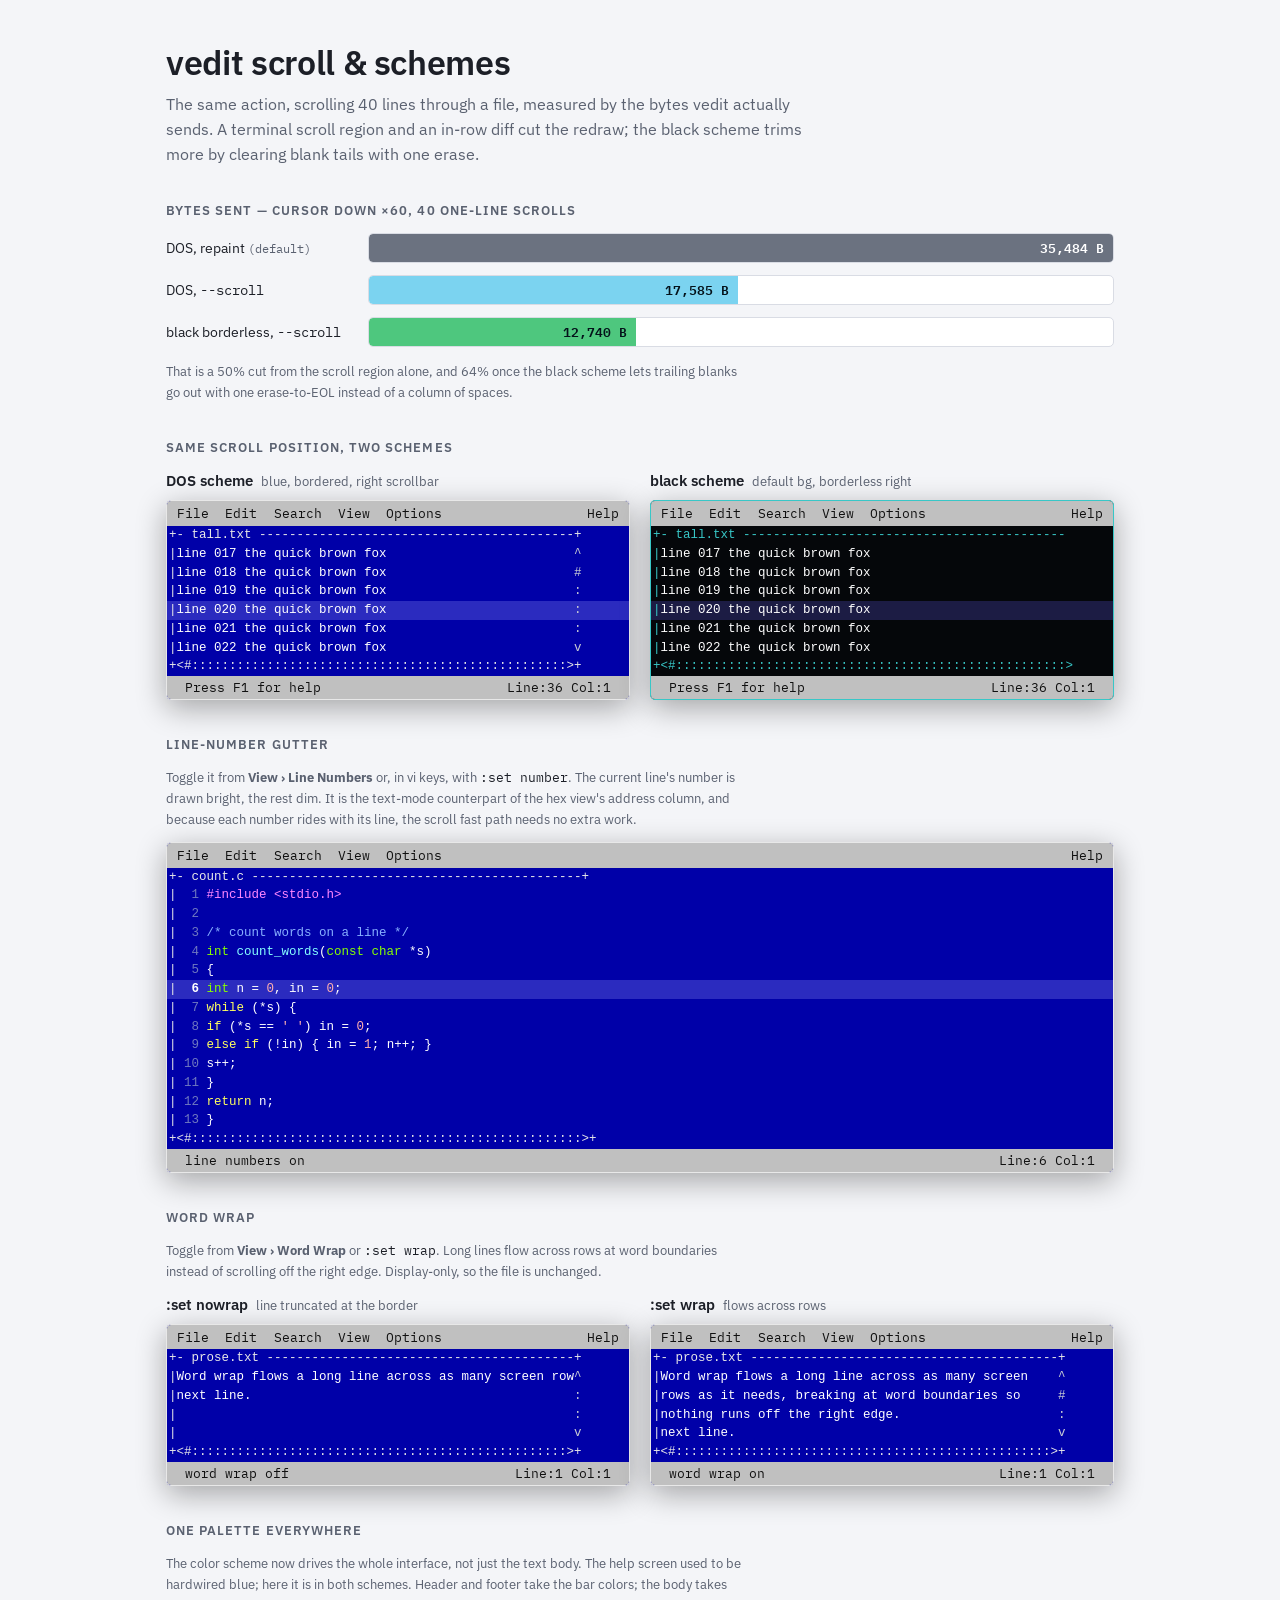
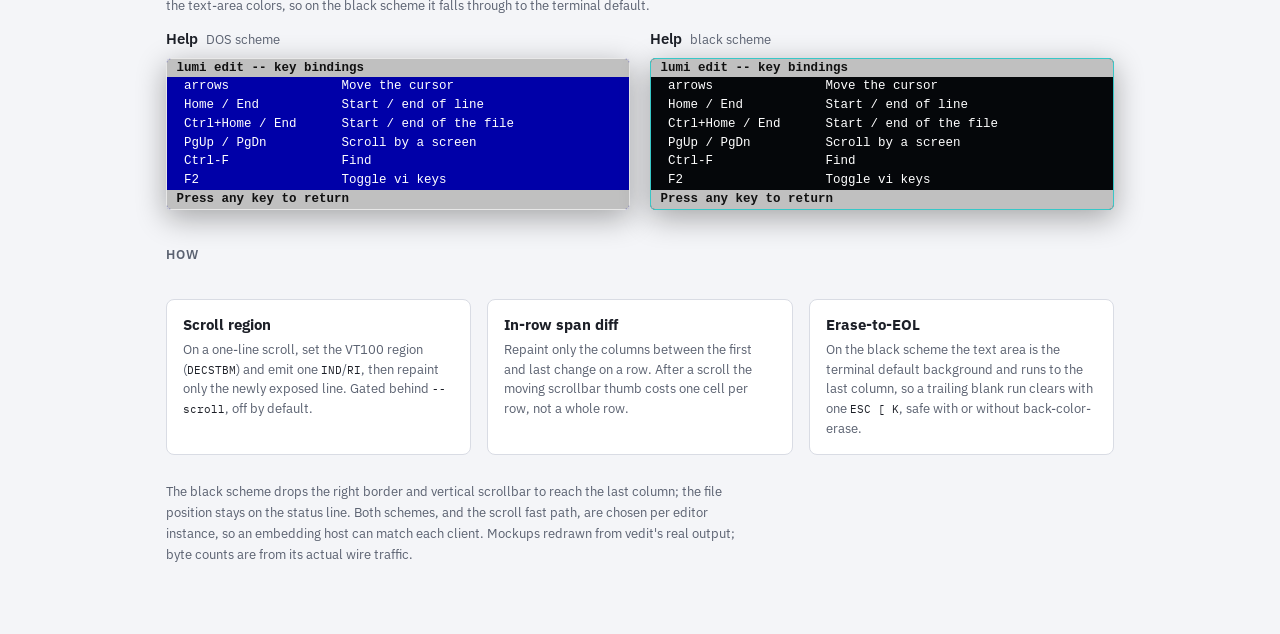
==== docs/demo.html @ 28d969a0 "Add a demo page under docs Commit the self-contained demo page (docs/demo.html) that shows the rende" ====
<!doctype html>
<html lang="en">
<head>
<meta charset="utf-8">
<meta name="viewport" content="width=device-width, initial-scale=1">
<link rel="stylesheet" href="https://fonts.googleapis.com/css2?family=IBM+Plex+Mono:wght@400;600&family=IBM+Plex+Sans:wght@400;600&display=swap">
<title>vedit scroll &amp; schemes</title>
<meta name="description" content="How vedit's scroll-region fast path, in-row span diff, and borderless black scheme cut the bytes sent when scrolling over a slow link.">
<style>
  :root {
    --page-bg: #14161c;
    --page-fg: #e7e9ee;
    --muted: #9aa0ac;
    --rule: #2a2e39;
    --panel: #1b1e26;
    --accent: #87d7ff;

    /* the two editor looks */
    --dos-blue: #0000a8;   /* DOS content bg (ANSI 4) */
    --term-black: #05070a;  /* black scheme content bg (terminal default) */
    --code-fg: #ffffff;
    --bar-bg: #c0c0c0;
    --bar-fg: #101010;
    --frame-dos: #e8e8e8;
    --frame-blk: #38c7c7;  /* ANSI 6 cyan frame on black */
    --scrollbar: #c9ccd4;

    --sans: "IBM Plex Sans", ui-sans-serif, system-ui, sans-serif;
    --mono: "IBM Plex Mono", ui-monospace, Menlo, monospace;
    color-scheme: dark;
  }
  @media (prefers-color-scheme: light) {
    :root:not([data-theme="dark"]) {
      --page-bg: #f4f5f8; --page-fg: #1c1f27; --muted: #5a6170;
      --rule: #d9dce4; --panel: #ffffff; --accent: #0b74b8;
      color-scheme: light;
    }
  }
  :root[data-theme="light"] {
    --page-bg: #f4f5f8; --page-fg: #1c1f27; --muted: #5a6170;
    --rule: #d9dce4; --panel: #ffffff; --accent: #0b74b8;
    color-scheme: light;
  }

  * { box-sizing: border-box; }
  body { margin: 0; background: var(--page-bg); color: var(--page-fg); font-family: var(--sans); }
  .wrap { max-width: 980px; margin: 0 auto; padding-inline: 16px; padding-block: 40px 56px; }

  header { margin-bottom: 26px; }
  h1 { font-weight: 600; font-size: clamp(1.5rem, 1.1rem + 1.8vw, 2.15rem); letter-spacing: -0.01em; margin: 0 0 8px; text-wrap: balance; }
  .lede { color: var(--muted); max-width: 64ch; line-height: 1.55; margin: 0; }
  .lede code { font-family: var(--mono); color: var(--page-fg); font-size: 0.92em; }

  h2 { font-size: 0.82rem; text-transform: uppercase; letter-spacing: 0.08em; color: var(--muted); font-weight: 600; margin: 36px 0 14px; }

  /* savings bars */
  .bars { display: grid; gap: 12px; }
  .bar { display: grid; grid-template-columns: 190px 1fr; gap: 12px; align-items: center; }
  .bar .lab { font-size: 0.86rem; }
  .bar .track { background: var(--panel); border: 1px solid var(--rule); border-radius: 5px; height: 30px; position: relative; overflow: hidden; }
  .bar .fill { height: 100%; display: flex; align-items: center; padding-right: 9px; justify-content: flex-end; font-family: var(--mono); font-size: 0.8rem; color: #04121a; font-weight: 600; border-radius: 4px 0 0 4px; }
  .bar.b0 .fill { width: 100%; background: #6b7280; color: #fff; }
  .bar.b1 .fill { width: 49.6%; background: #7bd3f0; }
  .bar.b2 .fill { width: 35.9%; background: #4ec77e; }
  .bar .pct { font-size: 0.78rem; color: var(--muted); font-family: var(--mono); }
  @media (max-width: 560px) { .bar { grid-template-columns: 1fr; gap: 5px; } }

  /* terminal panels */
  .grid { display: grid; grid-template-columns: repeat(2, minmax(0, 1fr)); gap: 20px; }
  @media (max-width: 720px) { .grid { grid-template-columns: 1fr; } }
  .panel { min-width: 0; }
  .cap { display: flex; align-items: baseline; gap: 8px; margin: 0 0 10px; flex-wrap: wrap; }
  .cap b { font-weight: 600; font-size: 0.95rem; }
  .cap span { color: var(--muted); font-size: 0.8rem; }

  .term { border-radius: 5px; overflow: hidden; box-shadow: 0 8px 30px rgba(0,0,0,.33); font-family: var(--mono); font-size: 12.5px; line-height: 1.5; }
  .term.dos { background: var(--dos-blue); border: 1px solid var(--frame-dos); }
  .term.blk { background: var(--term-black); border: 1px solid var(--frame-blk); }
  .menubar { display: flex; gap: 1.3em; background: var(--bar-bg); color: var(--bar-fg); padding: 3px 10px; }
  .menubar .sp { margin-left: auto; }
  pre.scr { margin: 0; padding: 0; overflow-x: auto; -webkit-text-size-adjust: 100%; }
  pre.scr .row { display: block; white-space: pre; padding: 0 0 0 2px; }
  .dos .frame { color: var(--frame-dos); }
  .blk .frame { color: var(--frame-blk); }
  .code { color: var(--code-fg); }
  .sbar { color: var(--scrollbar); }
  /* line-number gutter + syntax tokens (vedit's darkblue palette) */
  .gut { color: #6f78c0; }
  .gut.cur { color: #ffffff; font-weight: 600; }
  .cm { color: #87afff; } .kw { color: #ffff5f; } .ty { color: #87ff00; }
  .st { color: #ffafaf; } .fn { color: #87ffff; } .pp { color: #ff87ff; }
  .nu { color: #ffafaf; }
  .statusbar { background: var(--bar-bg); color: var(--bar-fg); padding: 2px 10px; display: flex; justify-content: space-between; }
  pre.scr .hbar { background: var(--bar-bg); color: var(--bar-fg); font-weight: 600; }
  .hl { background: #2b2bbf; } /* cursor-line tint stand-in on dos */
  .blk .hl { background: #1c1c44; }

  .how { margin-top: 36px; display: grid; grid-template-columns: repeat(3, 1fr); gap: 16px; }
  @media (max-width: 720px) { .how { grid-template-columns: 1fr; } }
  .card { background: var(--panel); border: 1px solid var(--rule); border-radius: 8px; padding: 15px 16px; }
  .card h3 { margin: 0 0 6px; font-size: 0.92rem; }
  .card p { margin: 0; color: var(--muted); font-size: 0.83rem; line-height: 1.5; }
  .card code { font-family: var(--mono); color: var(--page-fg); font-size: 0.86em; }
  .note { margin-top: 26px; color: var(--muted); font-size: 0.82rem; line-height: 1.6; max-width: 72ch; }
  .note code { font-family: var(--mono); color: var(--page-fg); }
</style>
</head>
<body>

<div class="wrap">
  <header>
    <h1>vedit scroll &amp; schemes</h1>
    <p class="lede">The same action, scrolling 40 lines through a file, measured by the bytes vedit actually sends. A terminal scroll region and an in-row diff cut the redraw; the black scheme trims more by clearing blank tails with one erase.</p>
  </header>

  <h2>Bytes sent &mdash; cursor Down &times;60, 40 one-line scrolls</h2>
  <div class="bars">
    <div class="bar b0">
      <div class="lab">DOS, repaint <span class="pct">(default)</span></div>
      <div class="track"><div class="fill">35,484 B</div></div>
    </div>
    <div class="bar b1">
      <div class="lab">DOS, <code style="font-family:var(--mono)">--scroll</code></div>
      <div class="track"><div class="fill">17,585 B</div></div>
    </div>
    <div class="bar b2">
      <div class="lab">black borderless, <code style="font-family:var(--mono)">--scroll</code></div>
      <div class="track"><div class="fill">12,740 B</div></div>
    </div>
  </div>
  <p class="note" style="margin-top:14px">That is a 50% cut from the scroll region alone, and 64% once the black scheme lets trailing blanks go out with one erase-to-EOL instead of a column of spaces.</p>

  <h2>Same scroll position, two schemes</h2>
  <div class="grid">
    <div class="panel">
      <p class="cap"><b>DOS scheme</b> <span>blue, bordered, right scrollbar</span></p>
      <div class="term dos">
        <div class="menubar"><span>File</span><span>Edit</span><span>Search</span><span>View</span><span>Options</span><span class="sp">Help</span></div>
<pre class="scr"><span class="row frame">+- tall.txt ------------------------------------------+</span><span class="row"><span class="frame">|</span><span class="code">line 017 the quick brown fox                         </span><span class="sbar">^</span></span><span class="row"><span class="frame">|</span><span class="code">line 018 the quick brown fox                         </span><span class="sbar">#</span></span><span class="row"><span class="frame">|</span><span class="code">line 019 the quick brown fox                         </span><span class="sbar">:</span></span><span class="row hl"><span class="frame">|</span><span class="code">line 020 the quick brown fox                         </span><span class="sbar">:</span></span><span class="row"><span class="frame">|</span><span class="code">line 021 the quick brown fox                         </span><span class="sbar">:</span></span><span class="row"><span class="frame">|</span><span class="code">line 022 the quick brown fox                         </span><span class="sbar">v</span></span><span class="row frame">+&lt;#::::::::::::::::::::::::::::::::::::::::::::::::::&gt;+</span></pre>
        <div class="statusbar"><span>&nbsp;Press F1 for help</span><span>Line:36 Col:1&nbsp;</span></div>
      </div>
    </div>

    <div class="panel">
      <p class="cap"><b>black scheme</b> <span>default bg, borderless right</span></p>
      <div class="term blk">
        <div class="menubar"><span>File</span><span>Edit</span><span>Search</span><span>View</span><span>Options</span><span class="sp">Help</span></div>
<pre class="scr"><span class="row frame">+- tall.txt -------------------------------------------</span><span class="row"><span class="frame">|</span><span class="code">line 017 the quick brown fox                          </span></span><span class="row"><span class="frame">|</span><span class="code">line 018 the quick brown fox                          </span></span><span class="row"><span class="frame">|</span><span class="code">line 019 the quick brown fox                          </span></span><span class="row hl"><span class="frame">|</span><span class="code">line 020 the quick brown fox                          </span></span><span class="row"><span class="frame">|</span><span class="code">line 021 the quick brown fox                          </span></span><span class="row"><span class="frame">|</span><span class="code">line 022 the quick brown fox                          </span></span><span class="row frame">+&lt;#::::::::::::::::::::::::::::::::::::::::::::::::::::&gt;</span></pre>
        <div class="statusbar"><span>&nbsp;Press F1 for help</span><span>Line:36 Col:1&nbsp;</span></div>
      </div>
    </div>
  </div>

  <h2>Line-number gutter</h2>
  <p class="note" style="margin-top:0;margin-bottom:12px">Toggle it from <b>View &rsaquo; Line Numbers</b> or, in vi keys, with <code>:set number</code>. The current line's number is drawn bright, the rest dim. It is the text-mode counterpart of the hex view's address column, and because each number rides with its line, the scroll fast path needs no extra work.</p>
  <div class="term dos">
    <div class="menubar"><span>File</span><span>Edit</span><span>Search</span><span>View</span><span>Options</span><span class="sp">Help</span></div>
<pre class="scr"><span class="row frame">+- count.c --------------------------------------------+</span><span class="row"><span class="frame">|</span><span class="gut">  1 </span><span class="pp">#include &lt;stdio.h&gt;</span></span><span class="row"><span class="frame">|</span><span class="gut">  2 </span></span><span class="row"><span class="frame">|</span><span class="gut">  3 </span><span class="cm">/* count words on a line */</span></span><span class="row"><span class="frame">|</span><span class="gut">  4 </span><span class="ty">int</span><span class="code"> </span><span class="fn">count_words</span><span class="code">(</span><span class="ty">const char</span><span class="code"> *s)</span></span><span class="row"><span class="frame">|</span><span class="gut">  5 </span><span class="code">{</span></span><span class="row hl"><span class="frame">|</span><span class="gut cur">  6 </span><span class="ty">int</span><span class="code"> n = </span><span class="nu">0</span><span class="code">, in = </span><span class="nu">0</span><span class="code">;</span></span><span class="row"><span class="frame">|</span><span class="gut">  7 </span><span class="kw">while</span><span class="code"> (*s) {</span></span><span class="row"><span class="frame">|</span><span class="gut">  8 </span><span class="kw">if</span><span class="code"> (*s == </span><span class="st">' '</span><span class="code">) in = </span><span class="nu">0</span><span class="code">;</span></span><span class="row"><span class="frame">|</span><span class="gut">  9 </span><span class="kw">else</span><span class="code"> </span><span class="kw">if</span><span class="code"> (!in) { in = </span><span class="nu">1</span><span class="code">; n++; }</span></span><span class="row"><span class="frame">|</span><span class="gut"> 10 </span><span class="code">s++;</span></span><span class="row"><span class="frame">|</span><span class="gut"> 11 </span><span class="code">}</span></span><span class="row"><span class="frame">|</span><span class="gut"> 12 </span><span class="kw">return</span><span class="code"> n;</span></span><span class="row"><span class="frame">|</span><span class="gut"> 13 </span><span class="code">}</span></span><span class="row frame">+&lt;#::::::::::::::::::::::::::::::::::::::::::::::::::::&gt;+</span></pre>
    <div class="statusbar"><span>&nbsp;line numbers on</span><span>Line:6 Col:1&nbsp;</span></div>
  </div>

  <h2>Word wrap</h2>
  <p class="note" style="margin-top:0;margin-bottom:12px">Toggle from <b>View &rsaquo; Word Wrap</b> or <code>:set wrap</code>. Long lines flow across rows at word boundaries instead of scrolling off the right edge. Display-only, so the file is unchanged.</p>
  <div class="grid">
    <div class="panel">
      <p class="cap"><b>:set nowrap</b> <span>line truncated at the border</span></p>
      <div class="term dos">
        <div class="menubar"><span>File</span><span>Edit</span><span>Search</span><span>View</span><span>Options</span><span class="sp">Help</span></div>
<pre class="scr"><span class="row frame">+- prose.txt -----------------------------------------+</span><span class="row"><span class="frame">|</span><span class="code">Word wrap flows a long line across as many screen row</span><span class="sbar">^</span></span><span class="row"><span class="frame">|</span><span class="code">next line.                                           </span><span class="sbar">:</span></span><span class="row"><span class="frame">|</span><span class="code">                                                     </span><span class="sbar">:</span></span><span class="row"><span class="frame">|</span><span class="code">                                                     </span><span class="sbar">v</span></span><span class="row frame">+&lt;#::::::::::::::::::::::::::::::::::::::::::::::::::&gt;+</span></pre>
        <div class="statusbar"><span>&nbsp;word wrap off</span><span>Line:1 Col:1&nbsp;</span></div>
      </div>
    </div>
    <div class="panel">
      <p class="cap"><b>:set wrap</b> <span>flows across rows</span></p>
      <div class="term dos">
        <div class="menubar"><span>File</span><span>Edit</span><span>Search</span><span>View</span><span>Options</span><span class="sp">Help</span></div>
<pre class="scr"><span class="row frame">+- prose.txt -----------------------------------------+</span><span class="row"><span class="frame">|</span><span class="code">Word wrap flows a long line across as many screen</span><span class="sbar">    ^</span></span><span class="row"><span class="frame">|</span><span class="code">rows as it needs, breaking at word boundaries so</span><span class="sbar">     #</span></span><span class="row"><span class="frame">|</span><span class="code">nothing runs off the right edge.</span><span class="sbar">                     :</span></span><span class="row"><span class="frame">|</span><span class="code">next line.</span><span class="sbar">                                           v</span></span><span class="row frame">+&lt;#::::::::::::::::::::::::::::::::::::::::::::::::::&gt;+</span></pre>
        <div class="statusbar"><span>&nbsp;word wrap on</span><span>Line:1 Col:1&nbsp;</span></div>
      </div>
    </div>
  </div>

  <h2>One palette everywhere</h2>
  <p class="note" style="margin-top:0;margin-bottom:12px">The color scheme now drives the whole interface, not just the text body. The help screen used to be hardwired blue; here it is in both schemes. Header and footer take the bar colors; the body takes the text-area colors, so on the black scheme it falls through to the terminal default.</p>
  <div class="grid">
    <div class="panel">
      <p class="cap"><b>Help</b> <span>DOS scheme</span></p>
      <div class="term dos">
<pre class="scr"><span class="row hbar"> lumi edit -- key bindings                             </span><span class="row"><span class="code">  arrows               Move the cursor                 </span></span><span class="row"><span class="code">  Home / End           Start / end of line            </span></span><span class="row"><span class="code">  Ctrl+Home / End      Start / end of the file         </span></span><span class="row"><span class="code">  PgUp / PgDn          Scroll by a screen             </span></span><span class="row"><span class="code">  Ctrl-F               Find                           </span></span><span class="row"><span class="code">  F2                   Toggle vi keys                 </span></span><span class="row hbar"> Press any key to return                               </span></pre>
      </div>
    </div>
    <div class="panel">
      <p class="cap"><b>Help</b> <span>black scheme</span></p>
      <div class="term blk">
<pre class="scr"><span class="row hbar"> lumi edit -- key bindings                             </span><span class="row"><span class="code">  arrows               Move the cursor                 </span></span><span class="row"><span class="code">  Home / End           Start / end of line            </span></span><span class="row"><span class="code">  Ctrl+Home / End      Start / end of the file         </span></span><span class="row"><span class="code">  PgUp / PgDn          Scroll by a screen             </span></span><span class="row"><span class="code">  Ctrl-F               Find                           </span></span><span class="row"><span class="code">  F2                   Toggle vi keys                 </span></span><span class="row hbar"> Press any key to return                               </span></pre>
      </div>
    </div>
  </div>

  <h2>How</h2>
  <div class="how">
    <div class="card">
      <h3>Scroll region</h3>
      <p>On a one-line scroll, set the VT100 region (<code>DECSTBM</code>) and emit one <code>IND</code>/<code>RI</code>, then repaint only the newly exposed line. Gated behind <code>--scroll</code>, off by default.</p>
    </div>
    <div class="card">
      <h3>In-row span diff</h3>
      <p>Repaint only the columns between the first and last change on a row. After a scroll the moving scrollbar thumb costs one cell per row, not a whole row.</p>
    </div>
    <div class="card">
      <h3>Erase-to-EOL</h3>
      <p>On the black scheme the text area is the terminal default background and runs to the last column, so a trailing blank run clears with one <code>ESC [ K</code>, safe with or without back-color-erase.</p>
    </div>
  </div>

  <p class="note">The black scheme drops the right border and vertical scrollbar to reach the last column; the file position stays on the status line. Both schemes, and the scroll fast path, are chosen per editor instance, so an embedding host can match each client. Mockups redrawn from vedit's real output; byte counts are from its actual wire traffic.</p>
</div>
</body>
</html>
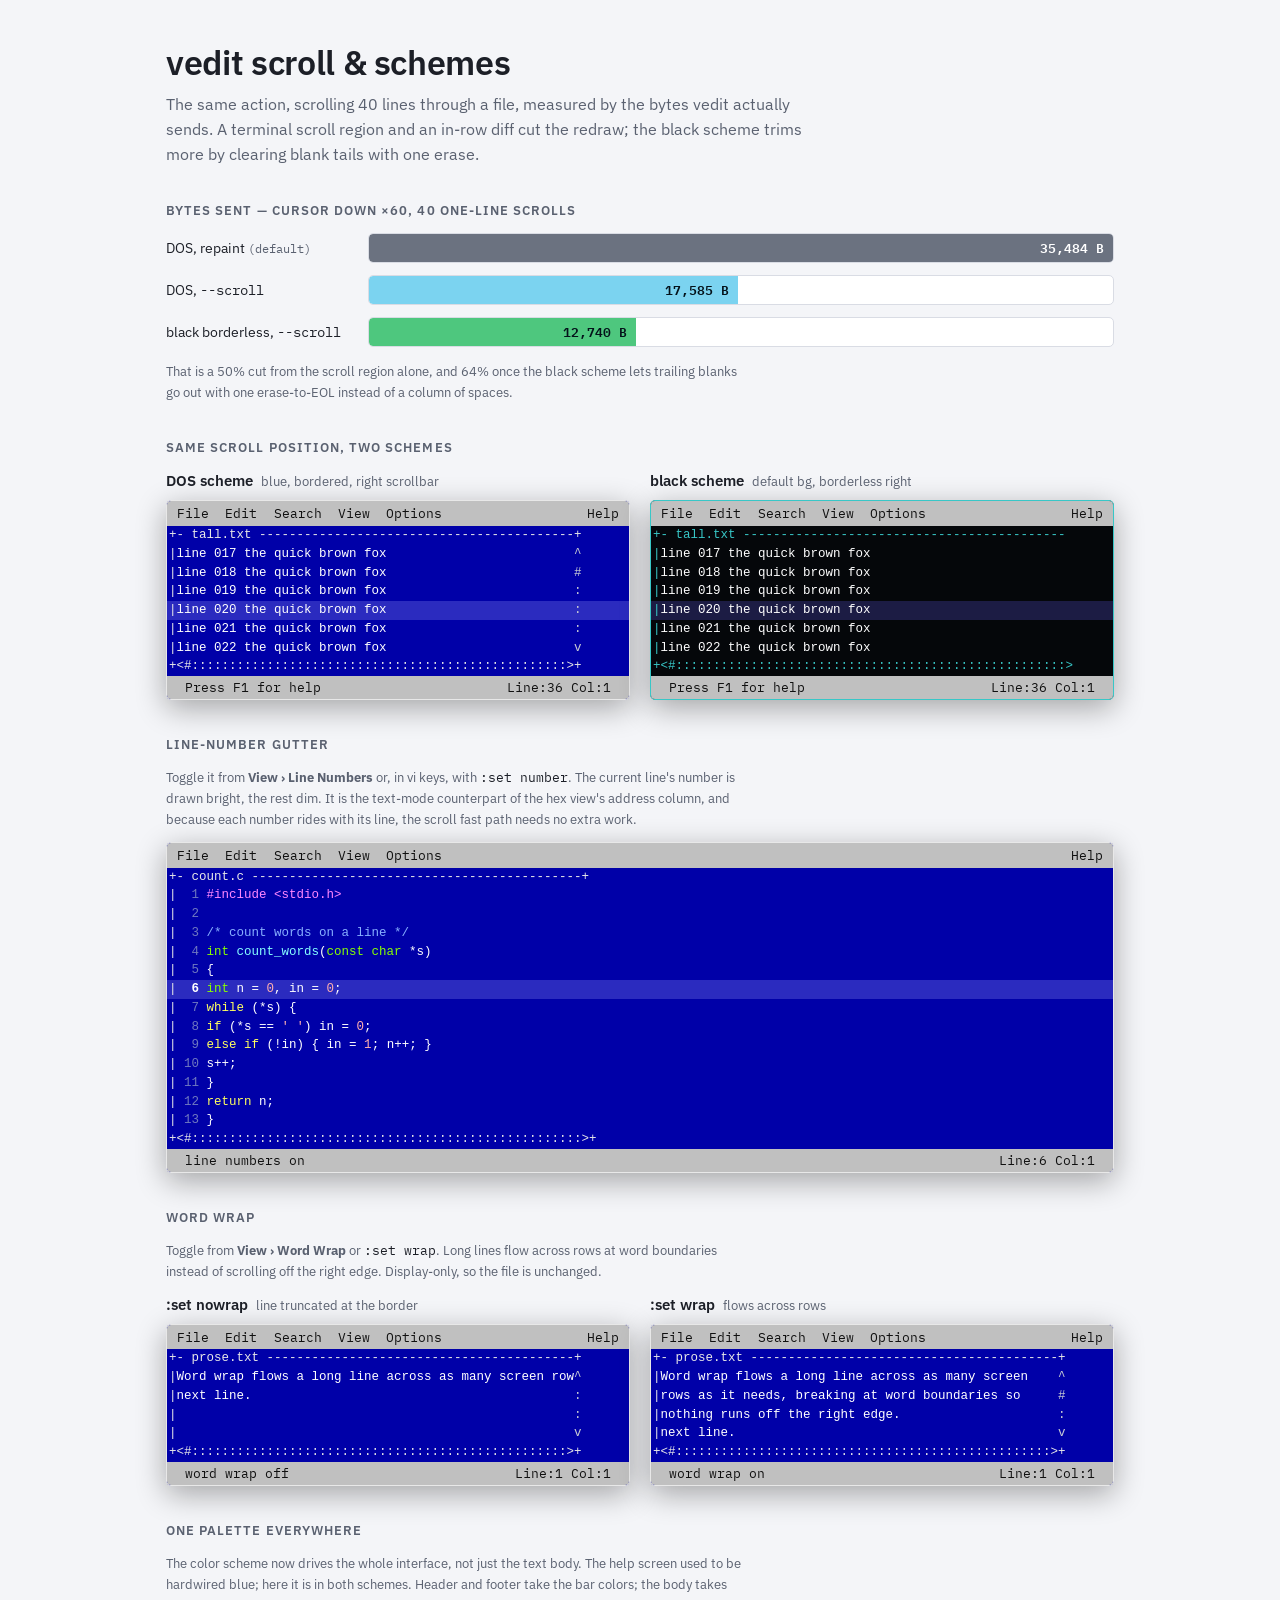
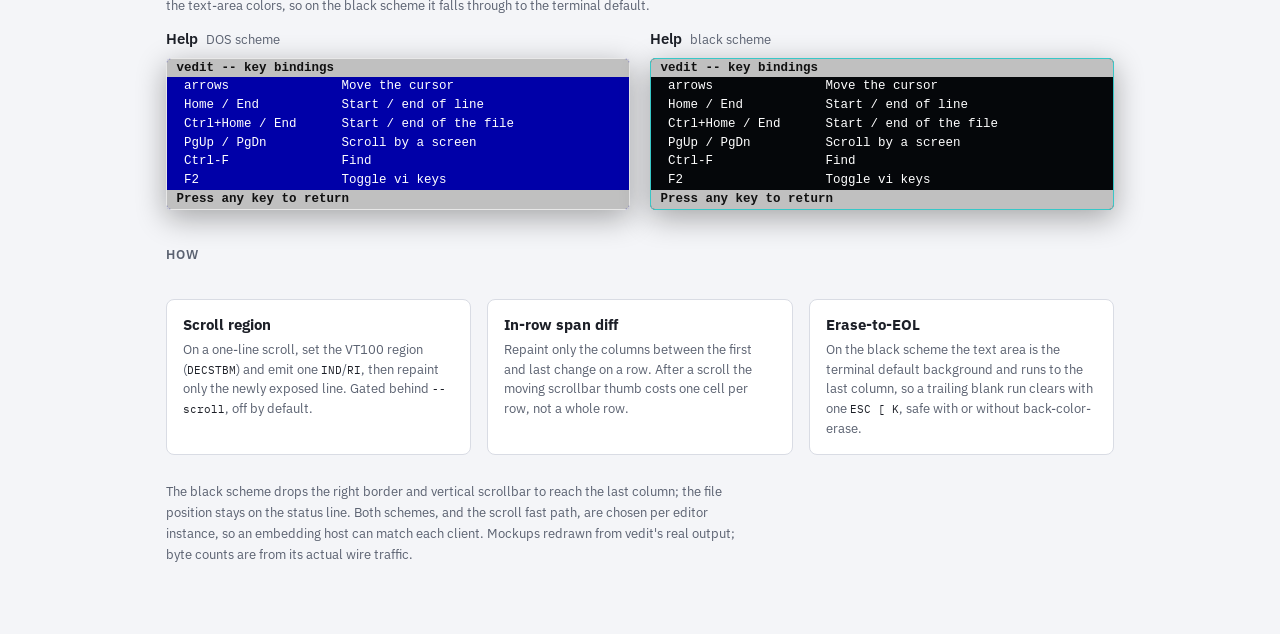
==== commit 67343347: "Drop the lumi references and contrasts Describe vedit on its own terms. Remove the "port of lumi" fr" ====
--- a/docs/demo.html
+++ b/docs/demo.html
@@ -186,13 +186,13 @@
     <div class="panel">
       <p class="cap"><b>Help</b> <span>DOS scheme</span></p>
       <div class="term dos">
-<pre class="scr"><span class="row hbar"> lumi edit -- key bindings                             </span><span class="row"><span class="code">  arrows               Move the cursor                 </span></span><span class="row"><span class="code">  Home / End           Start / end of line            </span></span><span class="row"><span class="code">  Ctrl+Home / End      Start / end of the file         </span></span><span class="row"><span class="code">  PgUp / PgDn          Scroll by a screen             </span></span><span class="row"><span class="code">  Ctrl-F               Find                           </span></span><span class="row"><span class="code">  F2                   Toggle vi keys                 </span></span><span class="row hbar"> Press any key to return                               </span></pre>
+<pre class="scr"><span class="row hbar"> vedit -- key bindings                                 </span><span class="row"><span class="code">  arrows               Move the cursor                 </span></span><span class="row"><span class="code">  Home / End           Start / end of line            </span></span><span class="row"><span class="code">  Ctrl+Home / End      Start / end of the file         </span></span><span class="row"><span class="code">  PgUp / PgDn          Scroll by a screen             </span></span><span class="row"><span class="code">  Ctrl-F               Find                           </span></span><span class="row"><span class="code">  F2                   Toggle vi keys                 </span></span><span class="row hbar"> Press any key to return                               </span></pre>
       </div>
     </div>
     <div class="panel">
       <p class="cap"><b>Help</b> <span>black scheme</span></p>
       <div class="term blk">
-<pre class="scr"><span class="row hbar"> lumi edit -- key bindings                             </span><span class="row"><span class="code">  arrows               Move the cursor                 </span></span><span class="row"><span class="code">  Home / End           Start / end of line            </span></span><span class="row"><span class="code">  Ctrl+Home / End      Start / end of the file         </span></span><span class="row"><span class="code">  PgUp / PgDn          Scroll by a screen             </span></span><span class="row"><span class="code">  Ctrl-F               Find                           </span></span><span class="row"><span class="code">  F2                   Toggle vi keys                 </span></span><span class="row hbar"> Press any key to return                               </span></pre>
+<pre class="scr"><span class="row hbar"> vedit -- key bindings                                 </span><span class="row"><span class="code">  arrows               Move the cursor                 </span></span><span class="row"><span class="code">  Home / End           Start / end of line            </span></span><span class="row"><span class="code">  Ctrl+Home / End      Start / end of the file         </span></span><span class="row"><span class="code">  PgUp / PgDn          Scroll by a screen             </span></span><span class="row"><span class="code">  Ctrl-F               Find                           </span></span><span class="row"><span class="code">  F2                   Toggle vi keys                 </span></span><span class="row hbar"> Press any key to return                               </span></pre>
       </div>
     </div>
   </div>
